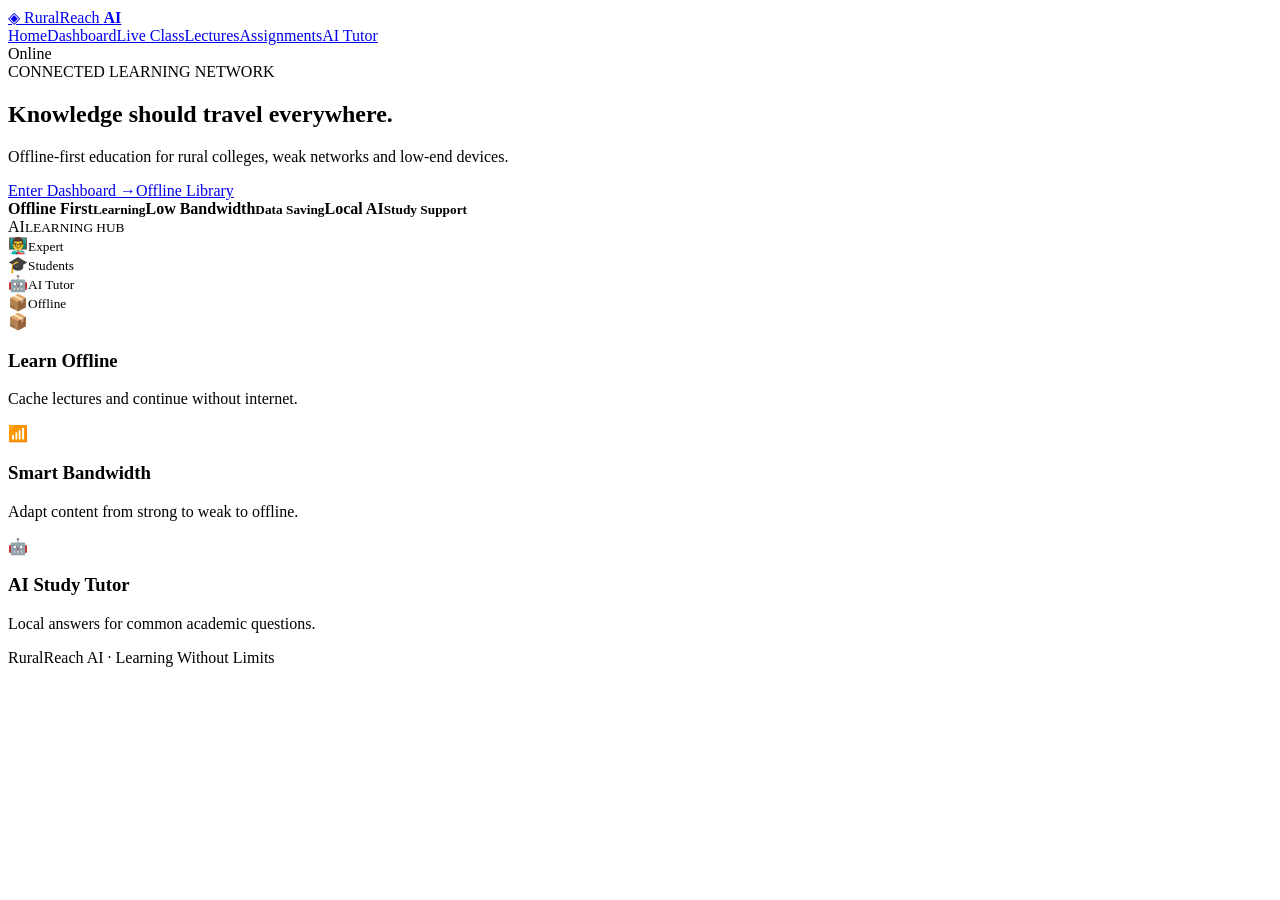
==== index.html @ ffdaeb53 "Add files via upload" ====
<!doctype html>
<html lang="en">
<head>
<meta charset="UTF-8"><meta name="viewport" content="width=device-width,initial-scale=1">
<meta name="theme-color" content="#06101f"><link rel="manifest" href="manifest.json">
<link rel="stylesheet" href="css/style.css"><title>RuralReach AI</title>
</head>
<body>
<header><a class="brand" href="index.html">◈ RuralReach <b>AI</b></a>
<nav><a class="active" href="index.html">Home</a><a href="dashboard.html">Dashboard</a><a href="classroom.html">Live Class</a><a href="lectures.html">Lectures</a><a href="assignments.html">Assignments</a><a href="assistant.html">AI Tutor</a></nav>
<span class="network"><i class="status-dot"></i><span class="connection-text">Online</span></span></header>
<main>
<section class="hero">
<div><label>CONNECTED LEARNING NETWORK</label><h1>Knowledge should <span>travel everywhere.</span></h1>
<p>Offline-first education for rural colleges, weak networks and low-end devices.</p>
<a class="btn" href="dashboard.html">Enter Dashboard →</a><a class="btn alt" href="lectures.html">Offline Library</a>
<div class="stats"><b>Offline First<small>Learning</small></b><b>Low Bandwidth<small>Data Saving</small></b><b>Local AI<small>Study Support</small></b></div></div>
<div class="network-art"><div class="orbit"></div><div class="hub">AI<small>LEARNING HUB</small></div>
<div class="node n1">👨‍🏫<small>Expert</small></div><div class="node n2">🎓<small>Students</small></div><div class="node n3">🤖<small>AI Tutor</small></div><div class="node n4">📦<small>Offline</small></div></div>
</section>
<section class="cards"><article><b>📦</b><h3>Learn Offline</h3><p>Cache lectures and continue without internet.</p></article>
<article><b>📶</b><h3>Smart Bandwidth</h3><p>Adapt content from strong to weak to offline.</p></article>
<article><b>🤖</b><h3>AI Study Tutor</h3><p>Local answers for common academic questions.</p></article></section>
</main><footer>RuralReach AI · Learning Without Limits</footer>
<script src="js/app.js"></script></body></html>
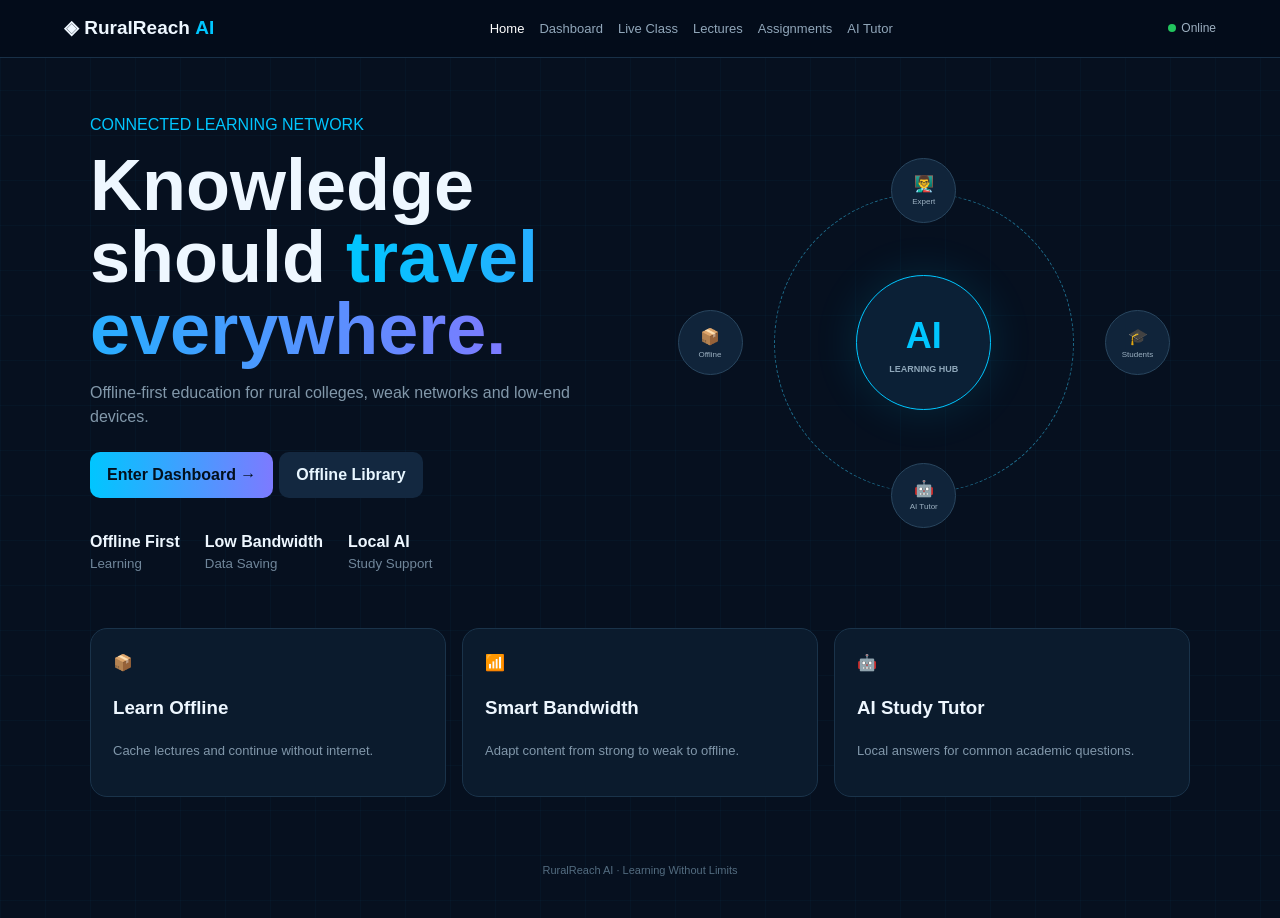
==== commit fd163d28: "Fix stylesheet and script link paths in index.html" ====
--- a/index.html
+++ b/index.html
@@ -3,7 +3,7 @@
 <head>
 <meta charset="UTF-8"><meta name="viewport" content="width=device-width,initial-scale=1">
 <meta name="theme-color" content="#06101f"><link rel="manifest" href="manifest.json">
-<link rel="stylesheet" href="css/style.css"><title>RuralReach AI</title>
+<link rel="stylesheet" href="style.css"><title>RuralReach AI</title>
 </head>
 <body>
 <header><a class="brand" href="index.html">◈ RuralReach <b>AI</b></a>
@@ -22,4 +22,4 @@
 <article><b>📶</b><h3>Smart Bandwidth</h3><p>Adapt content from strong to weak to offline.</p></article>
 <article><b>🤖</b><h3>AI Study Tutor</h3><p>Local answers for common academic questions.</p></article></section>
 </main><footer>RuralReach AI · Learning Without Limits</footer>
-<script src="js/app.js"></script></body></html>+<script src="app.js"></script></body></html>
--- a/style.css
+++ b/style.css
@@ -0,0 +1,3 @@
+*{box-sizing:border-box}body{margin:0;font-family:Segoe UI,Arial,sans-serif;background:#06101f;color:#eef7ff;min-height:100vh;line-height:1.5;background-image:linear-gradient(rgba(0,198,255,.03) 1px,transparent 1px),linear-gradient(90deg,rgba(0,198,255,.03) 1px,transparent 1px);background-size:45px 45px}a{text-decoration:none;color:inherit}button,input,select,textarea{font:inherit}header{position:sticky;top:0;z-index:5;display:flex;align-items:center;gap:18px;padding:14px 5%;background:rgba(4,13,27,.92);backdrop-filter:blur(12px);border-bottom:1px solid #183047}.brand{font-size:19px;font-weight:800;white-space:nowrap}.brand b,label{color:#00c6ff}nav{display:flex;gap:15px;justify-content:center;flex:1}nav a{font-size:13px;color:#91a7ba}nav a.active,nav a:hover{color:#fff}.network{font-size:12px;color:#9db0c1;white-space:nowrap}.status-dot{display:inline-block;width:8px;height:8px;border-radius:50%;background:#22c55e;margin-right:5px}.hero,.page{width:min(1100px,90%);margin:55px auto}.hero{display:grid;grid-template-columns:1fr 1fr;gap:35px;align-items:center}.hero h1{font-size:clamp(42px,6vw,72px);line-height:1;margin:12px 0}.hero h1 span{background:linear-gradient(90deg,#00c6ff,#7d7aff);-webkit-background-clip:text;color:transparent}.hero p,.page>p{color:#8298aa}.btn{display:inline-block;padding:11px 17px;border-radius:10px;background:linear-gradient(90deg,#00c6ff,#7d7aff);color:#03101d;font-weight:800;border:0;cursor:pointer;margin:7px 6px 7px 0}.btn.alt,.buttons button{background:#132840;color:#e8f6ff}.stats{display:flex;gap:25px;margin-top:25px}.stats b{display:flex;flex-direction:column}.stats small{color:#70869a;font-weight:400}.network-art{height:390px;position:relative;display:flex;align-items:center;justify-content:center}.orbit{width:300px;height:300px;border:1px dashed #1d6d8d;border-radius:50%;animation:spin 15s linear infinite}.hub{position:absolute;width:135px;height:135px;border:1px solid #00c6ff;border-radius:50%;background:#0b2036;display:flex;flex-direction:column;align-items:center;justify-content:center;font-size:36px;font-weight:900;color:#00c6ff;box-shadow:0 0 45px #00c6ff22}.hub small{font-size:9px;color:#8fa7ba;text-align:center}.node{position:absolute;background:#10243a;border:1px solid #29465f;border-radius:50%;width:65px;height:65px;display:flex;flex-direction:column;align-items:center;justify-content:center}.node small{font-size:8px;color:#9bb0c1}.n1{top:10px}.n2{right:20px}.n3{bottom:10px}.n4{left:20px}@keyframes spin{to{transform:rotate(360deg)}}.cards,.statgrid,.lecturegrid{display:grid;grid-template-columns:repeat(3,1fr);gap:16px}.cards{width:min(1100px,90%);margin:25px auto}.cards>*{padding:22px;background:#0b1b2d;border:1px solid #1a334a;border-radius:17px}.cards b{color:#fff}.cards p{color:#8197aa;font-size:13px}.statgrid{grid-template-columns:repeat(4,1fr);margin:25px 0}.statgrid>div{padding:20px;background:#0b1b2d;border:1px solid #1a334a;border-radius:17px}.statgrid small,.statgrid strong{display:block}.statgrid small{color:#8197aa}.statgrid strong{font-size:30px;color:#00c6ff}.panel,.lecture-card{background:#0b1b2d;border:1px solid #1a334a;border-radius:18px;padding:22px}.panel{margin:20px 0}.track{height:9px;background:#18283a;border-radius:20px;overflow:hidden}.track>div{height:100%;width:0;background:linear-gradient(90deg,#00c6ff,#7d7aff);transition:.4s}.classlayout{display:grid;grid-template-columns:1fr 290px;gap:18px}.screen{height:430px;background:radial-gradient(circle,#12375a,#071426);border:1px solid #23445e;border-radius:18px;display:flex;align-items:center;justify-content:center;text-align:center;position:relative;padding:25px}.screen>span{position:absolute;top:15px;left:15px;color:#9db0c1;font-size:12px}.screen>small{position:absolute;bottom:15px;right:15px;color:#8da2b4}.gates{display:flex;gap:10px}.gates b{padding:18px;background:#102943;border-radius:10px}.buttons{display:flex;gap:8px;flex-wrap:wrap;margin:13px 0}.buttons button{padding:10px 14px;border:0;border-radius:9px;cursor:pointer}.notice{padding:12px;border-radius:10px;background:#09283a;color:#8fa7b9;font-size:12px;margin:12px 0}.panel select,.assistant-tools select{padding:10px;background:#08182a;color:#fff;border:1px solid #29465f;border-radius:8px}.panel select{width:100%}.search{width:100%;padding:13px;border-radius:10px;background:#0b1b2d;color:#fff;border:1px solid #29465f;margin:15px 0}.filters{display:flex;gap:8px;flex-wrap:wrap;margin-bottom:15px}.filter{padding:8px 12px;border:1px solid #29465f;background:#0b1b2d;color:#9bb0c1;border-radius:18px;cursor:pointer}.filter.active{background:#075f86;color:#fff}.lecturegrid{grid-template-columns:repeat(3,1fr);margin-top:18px}.lecture-card{cursor:pointer;transition:.2s}.lecture-card:hover{transform:translateY(-3px);border-color:#1d779d}.lecture-card h3{margin:7px 0}.lecture-card p,.lecture-card small{color:#8197aa;font-size:12px}.cache-btn{width:100%;margin-top:12px;padding:9px;border:1px solid #29465f;border-radius:8px;background:#102943;color:#fff;cursor:pointer}.cache-btn.cached{color:#6ee7a0;background:#0d2b22}.storage{display:grid;grid-template-columns:1fr 1fr;gap:10px}.storage .track{grid-column:1/-1}.assistant-tools{display:flex;gap:8px;flex-wrap:wrap;margin:18px 0}.assistant-tools button{padding:10px 14px;background:#132840;color:#fff;border:1px solid #29465f;border-radius:8px;cursor:pointer}.chat{max-width:850px;margin:25px auto;padding:0;overflow:hidden;border:1px solid #1a334a;border-radius:18px;background:#071426}.chat #chatMessages{height:430px;overflow:auto;padding:20px}.msg{padding:11px 13px;border-radius:12px;max-width:75%;margin-bottom:10px;background:#102943}.msg.user{margin-left:auto;background:#075f86}.quick{display:flex;gap:7px;flex-wrap:wrap;padding:0 15px 12px}.quick button{background:#0b1b2d;color:#9bb0c1;border:1px solid #29465f;border-radius:15px;padding:7px 10px;cursor:pointer}.chatinput{display:flex;gap:7px;padding:12px;border-top:1px solid #1a334a}.chatinput input{flex:1;padding:12px;background:#08182a;color:#fff;border:1px solid #29465f;border-radius:9px}.chatinput button{padding:0 18px;border:0;border-radius:9px;background:#00b5e8;font-weight:800}.slide{height:350px;border-radius:15px;background:radial-gradient(circle,#12375a,#071426);display:flex;flex-direction:column;align-items:center;justify-content:center;text-align:center}.slide>b{color:#6ee7a0}.row{display:flex;justify-content:space-between;color:#8096a8;font-size:12px;margin-top:8px}.notes{width:100%;min-height:130px;padding:12px;background:#08182a;color:#fff;border:1px solid #29465f;border-radius:10px;resize:vertical}.link{color:#00c6ff;font-weight:700}#noteSaved{color:#6ee7a0;margin-left:8px;font-size:12px}hr{border:0;border-top:1px solid #1a334a;margin:20px 0}footer{text-align:center;color:#536c80;padding:40px;font-size:11px}@media(max-width:850px){header{flex-wrap:wrap}nav{order:3;width:100%;overflow:auto;justify-content:flex-start}.hero,.classlayout{grid-template-columns:1fr}.cards,.lecturegrid{grid-template-columns:1fr 1fr}.statgrid{grid-template-columns:1fr 1fr}}@media(max-width:560px){.cards,.lecturegrid,.statgrid{grid-template-columns:1fr}.hero h1{font-size:43px}.network-art{height:300px}.gates{flex-direction:column}.screen{height:380px}.stats{gap:12px;flex-wrap:wrap}.storage{grid-template-columns:1fr}}
+/* Enhanced live classroom + assignment UI */
+.live-head{display:flex;justify-content:space-between;gap:20px;align-items:center;margin-bottom:22px}.live-head h1{margin:7px 0;font-size:clamp(30px,4vw,48px)}.class-code{background:#0b1b2d;border:1px solid #21435c;border-radius:14px;padding:14px 22px;text-align:center;color:#7891a4}.class-code b{color:#00c6ff;font-size:22px}.live-pill{display:inline-block;color:#ff6b7a;font-weight:900;font-size:11px;letter-spacing:1px}.video-shell{border:1px solid #25445c;border-radius:18px;overflow:hidden;background:#050d18;box-shadow:0 18px 60px #0005}.video-top,.video-controls{display:flex;align-items:center;gap:15px;padding:11px 15px;color:#9bb0c1;font-size:12px}.video-top{justify-content:space-between;background:#091827}.video-stage{height:390px;position:relative;display:flex;align-items:center;justify-content:center;text-align:center;background:radial-gradient(circle at 50% 30%,#174b68,#081322 65%)}.teacher-avatar{width:110px;height:110px;border-radius:50%;display:grid;place-items:center;background:linear-gradient(135deg,#00c6ff,#7d7aff);color:#06101f;font-size:32px;font-weight:900;margin:0 auto 15px}.data-float{position:absolute;right:16px;bottom:16px;padding:9px 12px;border:1px solid #24536c;background:#071827dd;border-radius:10px;color:#6ee7a0}.data-float small{display:block;color:#8096a8}.video-controls{background:#071321}.video-controls button{background:none;border:0;color:#d9e7f1;cursor:pointer}.video-track{height:4px;flex:1;background:#203448;border-radius:5px}.video-track div{height:100%;width:51%;background:#00c6ff}.quality-row{display:flex;gap:8px;flex-wrap:wrap;margin:12px 0}.quality{padding:9px 13px;border:1px solid #29465f;background:#0b1b2d;color:#91a7ba;border-radius:20px;cursor:pointer}.quality.active{background:#075f86;color:#fff;border-color:#00c6ff}.lesson-grid{display:grid;grid-template-columns:repeat(3,1fr);gap:10px;margin-top:14px}.lesson-grid article{padding:15px;border:1px solid #1a334a;background:#0b1b2d;border-radius:12px}.lesson-grid p{font-size:12px;color:#7891a4}.class-side .panel{margin-top:0}.network-bars{display:flex;gap:4px;height:35px;align-items:end;margin:10px 0}.network-bars i{display:block;width:15px;background:#00c6ff;border-radius:3px}.network-bars i:nth-child(1){height:9px}.network-bars i:nth-child(2){height:15px}.network-bars i:nth-child(3){height:21px}.network-bars i:nth-child(4){height:28px}.network-bars i:nth-child(5){height:35px}.side-link{display:flex;justify-content:space-between;padding:13px 0;border-bottom:1px solid #193047;color:#b6c9d6}.side-link:last-child{border-bottom:0}.big-data{font-size:36px;color:#00c6ff;font-weight:900}.featured-row{display:grid;grid-template-columns:1fr 1fr;gap:15px;margin:20px 0}.featured-card{padding:24px;border-radius:18px;background:linear-gradient(135deg,#0b344b,#0b1b2d);border:1px solid #1c617e}.featured-card.purple{background:linear-gradient(135deg,#292052,#0b1b2d);border-color:#504187}.featured-card span{font-size:10px;color:#6ee7a0;font-weight:900;letter-spacing:1px}.featured-card h2{margin:7px 0}.assignment-grid{display:grid;grid-template-columns:repeat(3,1fr);gap:16px;margin:25px 0}.assignment-card{padding:22px;background:#0b1b2d;border:1px solid #1a334a;border-radius:18px;position:relative;overflow:hidden}.assignment-icon{font-size:35px;margin-bottom:12px}.assignment-card h2{font-size:21px;margin:7px 0}.assignment-card p{color:#8197aa;font-size:13px}.badge{display:inline-block;padding:4px 8px;border-radius:20px;font-size:10px;margin:5px 0 10px}.badge.green{background:#0d2b22;color:#6ee7a0}.badge.yellow{background:#302713;color:#f5c96b}.assignment-btn{display:block;margin-top:10px}.assignment-panel{display:grid;grid-template-columns:1fr;gap:12px}@media(max-width:850px){.live-head,.featured-row{grid-template-columns:1fr;display:grid}.assignment-grid{grid-template-columns:1fr 1fr}.lesson-grid{grid-template-columns:1fr}.video-stage{height:330px}}@media(max-width:560px){.assignment-grid{grid-template-columns:1fr}.class-code{display:none}}
